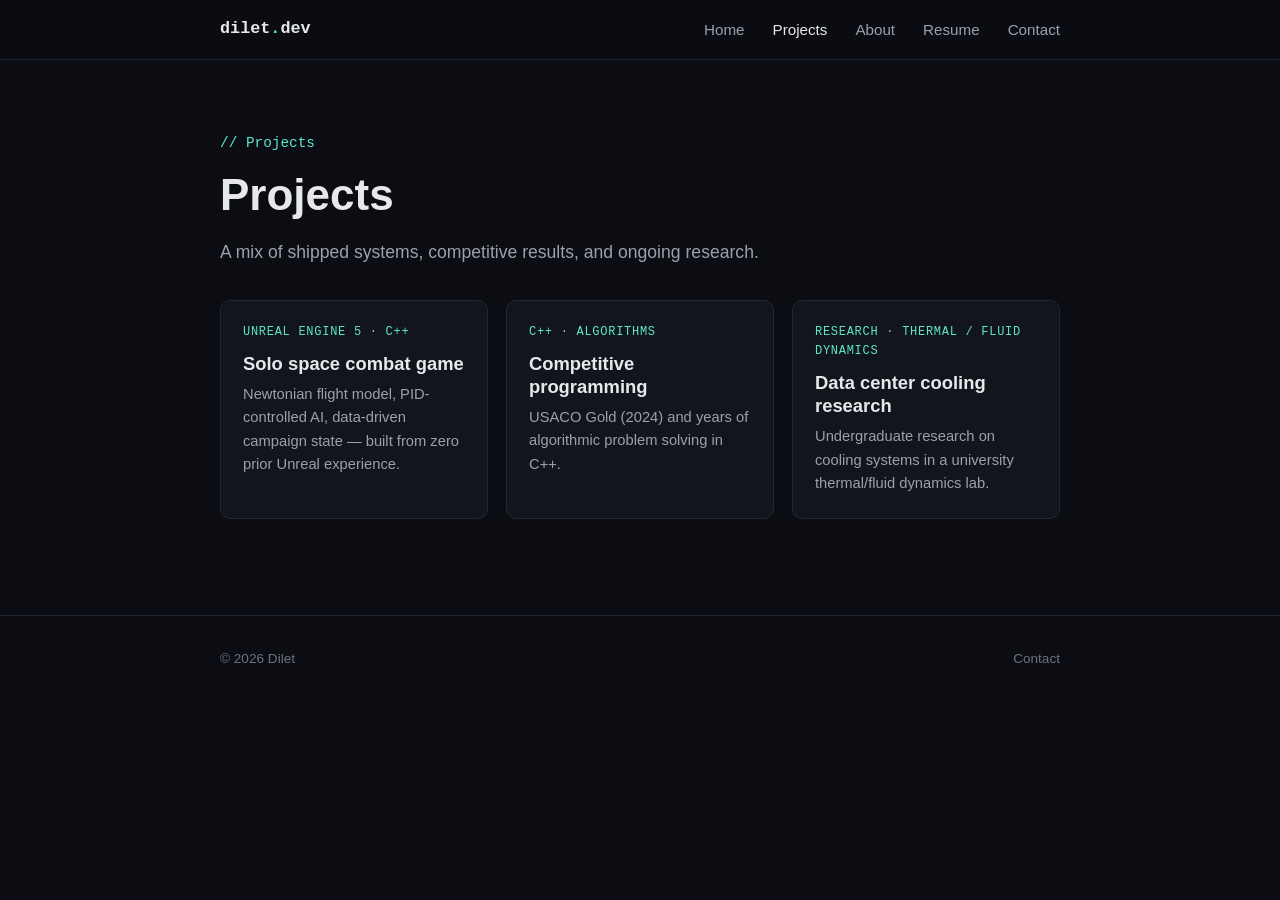
==== projects/index.html @ afdc528f "initial" ====
<!DOCTYPE html>
<html lang="en">
<head>
  <meta charset="UTF-8">
  <meta name="viewport" content="width=device-width, initial-scale=1.0">
  <title>Projects — Dilet</title>
  <meta name="description" content="Projects by Dilet — game development, competitive programming, and research.">
  <link rel="stylesheet" href="../css/style.css">
</head>
<body>

  <header class="site-header">
    <nav class="nav">
      <a class="nav-logo" href="../index.html">dilet<span class="dot">.</span>dev</a>
      <button class="nav-toggle" aria-label="Toggle navigation" aria-expanded="false">&#9776;</button>
      <ul class="nav-links">
        <li><a href="../index.html">Home</a></li>
        <li><a href="index.html" aria-current="page">Projects</a></li>
        <li><a href="../about.html">About</a></li>
        <li><a href="../resume.html">Resume</a></li>
        <li><a href="../contact.html">Contact</a></li>
      </ul>
    </nav>
  </header>

  <main>
    <section class="hero" style="padding-bottom: 8px;">
      <div class="wrap">
        <div class="hero-eyebrow">// Projects</div>
        <h1>Projects</h1>
        <p class="lede">A mix of shipped systems, competitive results, and ongoing research.</p>
      </div>
    </section>

    <section style="padding-top: 8px;">
      <div class="wrap">
        <div class="card-grid">

          <a class="card" href="space-game.html">
            <span class="tag">Unreal Engine 5 · C++</span>
            <h3>Solo space combat game</h3>
            <p>Newtonian flight model, PID-controlled AI, data-driven campaign state — built from
              zero prior Unreal experience.</p>
          </a>

          <a class="card" href="competitive-programming.html">
            <span class="tag">C++ · Algorithms</span>
            <h3>Competitive programming</h3>
            <p>USACO Gold (2024) and years of algorithmic problem solving in C++.</p>
          </a>

          <a class="card" href="research.html">
            <span class="tag">Research · Thermal / Fluid Dynamics</span>
            <h3>Data center cooling research</h3>
            <p>Undergraduate research on cooling systems in a university thermal/fluid dynamics
              lab.</p>
          </a>

        </div>
      </div>
    </section>
  </main>

  <footer class="site-footer">
    <div class="wrap">
      <span>&copy; <span id="year"></span> Dilet</span>
      <span><a href="../contact.html">Contact</a></span>
    </div>
  </footer>

  <script src="../js/main.js"></script>
  <script>document.getElementById("year").textContent = new Date().getFullYear();</script>
</body>
</html>
---- css/style.css ----
/* ==========================================================================
   Dilet — personal site styles
   Plain CSS, no build step. Organized top to bottom:
   1. Variables & reset
   2. Layout primitives
   3. Nav
   4. Hero / home
   5. Cards (projects)
   6. Project detail pages
   7. Resume / contact
   8. Footer
   9. Responsive
   ========================================================================== */

/* ---------- 1. Variables & reset ---------- */
:root {
  --bg: #0b0d12;
  --bg-elevated: #12151c;
  --bg-elevated-2: #1a1e28;
  --text: #e6e8ec;
  --text-dim: #9aa1ad;
  --text-faint: #6b7280;
  --accent: #5ee6c9;
  --accent-dim: #2f7a6c;
  --border: #232733;
  --radius: 10px;
  --max-width: 880px;
  --font-body: -apple-system, BlinkMacSystemFont, "Segoe UI", Roboto, Helvetica, Arial, sans-serif;
  --font-mono: "SFMono-Regular", Consolas, "Liberation Mono", Menlo, monospace;
}

* {
  box-sizing: border-box;
}

html {
  color-scheme: dark;
}

body {
  margin: 0;
  background: var(--bg);
  color: var(--text);
  font-family: var(--font-body);
  font-size: 16px;
  line-height: 1.6;
  -webkit-font-smoothing: antialiased;
}

img {
  max-width: 100%;
  display: block;
}

a {
  color: var(--accent);
  text-decoration: none;
}

a:hover {
  text-decoration: underline;
}

h1, h2, h3, h4 {
  line-height: 1.25;
  font-weight: 600;
  margin: 0 0 0.5em;
}

p {
  margin: 0 0 1em;
  color: var(--text-dim);
}

code, .mono {
  font-family: var(--font-mono);
}

/* ---------- 2. Layout primitives ---------- */
.wrap {
  max-width: var(--max-width);
  margin: 0 auto;
  padding: 0 20px;
}

section {
  padding: 56px 0;
}

.section-title {
  font-size: 0.85rem;
  text-transform: uppercase;
  letter-spacing: 0.08em;
  color: var(--text-faint);
  font-family: var(--font-mono);
  margin-bottom: 24px;
}

/* ---------- 3. Nav ---------- */
header.site-header {
  border-bottom: 1px solid var(--border);
  position: sticky;
  top: 0;
  background: rgba(11, 13, 18, 0.85);
  backdrop-filter: blur(8px);
  z-index: 10;
}

.nav {
  display: flex;
  align-items: center;
  justify-content: space-between;
  padding: 16px 20px;
  max-width: var(--max-width);
  margin: 0 auto;
}

.nav-logo {
  font-family: var(--font-mono);
  font-weight: 600;
  color: var(--text);
  font-size: 1.05rem;
}

.nav-logo:hover {
  text-decoration: none;
  color: var(--accent);
}

.nav-logo .dot {
  color: var(--accent);
}

.nav-links {
  display: flex;
  gap: 28px;
  list-style: none;
  margin: 0;
  padding: 0;
}

.nav-links a {
  color: var(--text-dim);
  font-size: 0.95rem;
}

.nav-links a:hover,
.nav-links a[aria-current="page"] {
  color: var(--text);
  text-decoration: none;
}

.nav-toggle {
  display: none;
  background: none;
  border: 1px solid var(--border);
  border-radius: 6px;
  color: var(--text);
  padding: 6px 10px;
  font-size: 1rem;
}

/* ---------- 4. Hero / home ---------- */
.hero {
  padding: 72px 0 48px;
}

.hero-eyebrow {
  font-family: var(--font-mono);
  color: var(--accent);
  font-size: 0.9rem;
  margin-bottom: 12px;
}

.hero h1 {
  font-size: clamp(2rem, 5vw, 2.75rem);
  margin-bottom: 16px;
}

.hero .lede {
  font-size: 1.1rem;
  max-width: 620px;
}

.cta-row {
  display: flex;
  gap: 12px;
  margin-top: 28px;
  flex-wrap: wrap;
}

.btn {
  display: inline-block;
  padding: 10px 18px;
  border-radius: 8px;
  font-size: 0.95rem;
  border: 1px solid var(--border);
  color: var(--text);
}

.btn:hover {
  text-decoration: none;
  border-color: var(--accent-dim);
}

.btn-primary {
  background: var(--accent);
  color: #06231d;
  border-color: var(--accent);
  font-weight: 600;
}

.btn-primary:hover {
  background: #7ceedb;
  border-color: #7ceedb;
}

/* ---------- 5. Cards (projects) ---------- */
.card-grid {
  display: grid;
  grid-template-columns: repeat(auto-fit, minmax(240px, 1fr));
  gap: 18px;
}

.card {
  background: var(--bg-elevated);
  border: 1px solid var(--border);
  border-radius: var(--radius);
  padding: 22px;
  display: block;
  color: var(--text);
}

.card:hover {
  text-decoration: none;
  border-color: var(--accent-dim);
  transform: translateY(-2px);
  transition: transform 0.15s ease, border-color 0.15s ease;
}

.card .tag {
  font-family: var(--font-mono);
  font-size: 0.75rem;
  color: var(--accent);
  text-transform: uppercase;
  letter-spacing: 0.06em;
  margin-bottom: 10px;
  display: block;
}

.card h3 {
  margin-bottom: 8px;
  font-size: 1.15rem;
}

.card p {
  font-size: 0.92rem;
  margin-bottom: 0;
}

/* ---------- 6. Project detail pages ---------- */
.project-header {
  padding: 56px 0 24px;
  border-bottom: 1px solid var(--border);
}

.project-header .tag {
  font-family: var(--font-mono);
  font-size: 0.8rem;
  color: var(--accent);
  text-transform: uppercase;
  letter-spacing: 0.06em;
}

.project-header h1 {
  margin-top: 12px;
}

.meta-row {
  display: flex;
  gap: 20px;
  flex-wrap: wrap;
  margin-top: 16px;
  font-size: 0.9rem;
  color: var(--text-faint);
  font-family: var(--font-mono);
}

.media-placeholder {
  background: var(--bg-elevated);
  border: 1px dashed var(--border);
  border-radius: var(--radius);
  padding: 48px 20px;
  text-align: center;
  color: var(--text-faint);
  font-size: 0.9rem;
  margin: 24px 0;
}

.project-body h2 {
  font-size: 1.3rem;
  margin-top: 40px;
}

.project-body ul {
  color: var(--text-dim);
  padding-left: 1.2em;
}

.project-body li {
  margin-bottom: 0.5em;
}

.back-link {
  display: inline-block;
  margin: 32px 0 0;
  font-size: 0.9rem;
  color: var(--text-faint);
}

/* ---------- 7. Resume / contact ---------- */
.resume-actions,
.contact-list {
  display: flex;
  flex-direction: column;
  gap: 14px;
  max-width: 420px;
}

.resume-actions .btn,
.contact-list a {
  text-align: center;
}

.contact-list {
  list-style: none;
  padding: 0;
}

.contact-list li a {
  display: flex;
  align-items: center;
  justify-content: space-between;
  padding: 14px 18px;
  border: 1px solid var(--border);
  border-radius: var(--radius);
  color: var(--text);
  background: var(--bg-elevated);
}

.contact-list li a:hover {
  text-decoration: none;
  border-color: var(--accent-dim);
}

.contact-list .label {
  font-family: var(--font-mono);
  font-size: 0.85rem;
  color: var(--text-faint);
}

.placeholder-note {
  font-size: 0.85rem;
  color: var(--text-faint);
  border-left: 2px solid var(--accent-dim);
  padding-left: 12px;
  margin: 20px 0;
}

/* ---------- 8. Footer ---------- */
footer.site-footer {
  border-top: 1px solid var(--border);
  padding: 32px 0;
  margin-top: 40px;
}

footer.site-footer .wrap {
  display: flex;
  justify-content: space-between;
  flex-wrap: wrap;
  gap: 12px;
  font-size: 0.85rem;
  color: var(--text-faint);
}

footer.site-footer a {
  color: var(--text-faint);
}

/* ---------- 9. Responsive ---------- */
@media (max-width: 640px) {
  .nav-links {
    position: absolute;
    top: 100%;
    left: 0;
    right: 0;
    background: var(--bg-elevated);
    border-bottom: 1px solid var(--border);
    flex-direction: column;
    gap: 0;
    display: none;
  }

  .nav-links.open {
    display: flex;
  }

  .nav-links li {
    border-top: 1px solid var(--border);
  }

  .nav-links a {
    display: block;
    padding: 14px 20px;
  }

  .nav-toggle {
    display: inline-block;
  }

  .hero {
    padding: 48px 0 32px;
  }
}
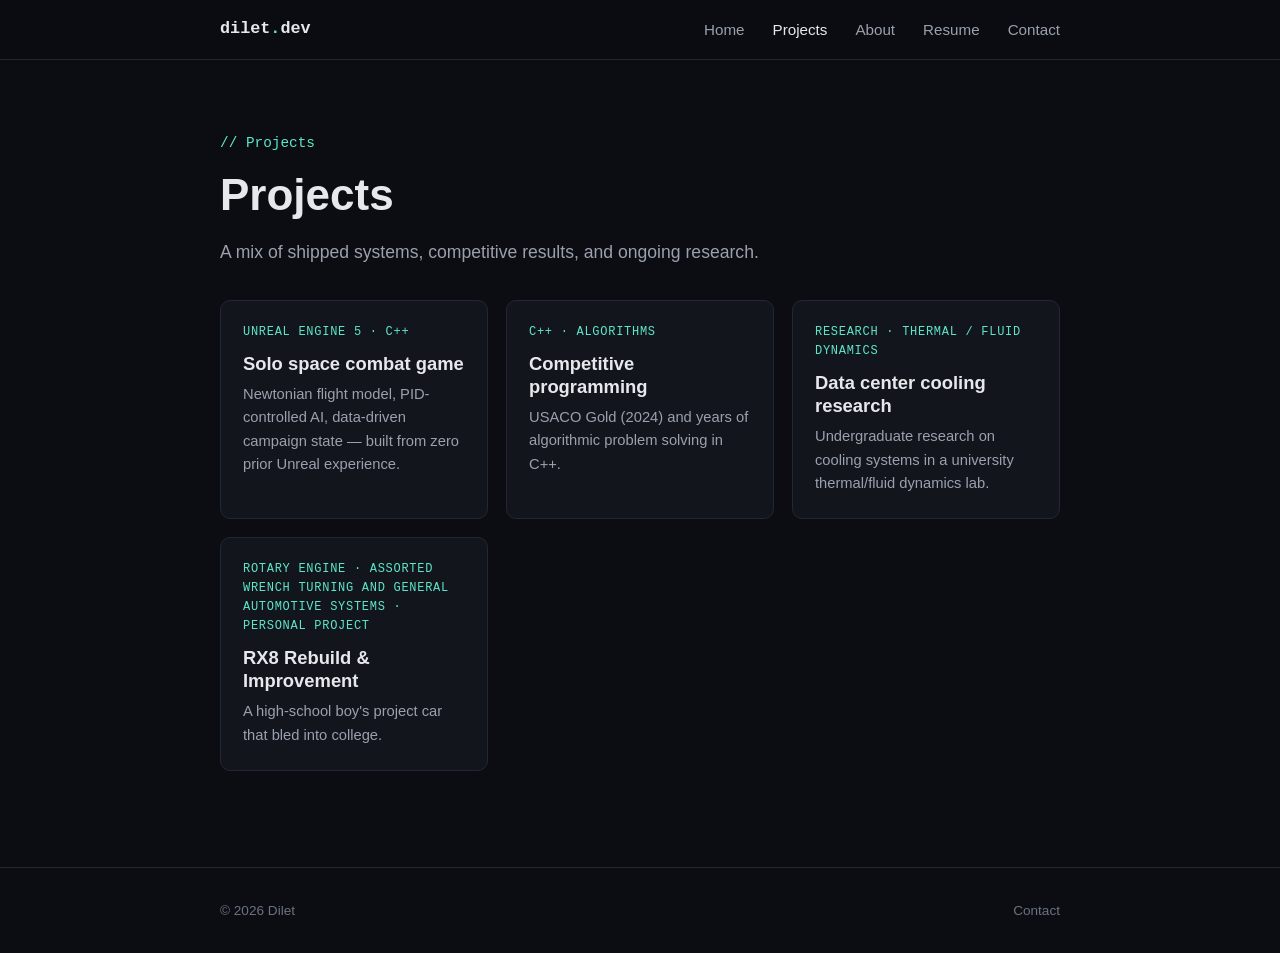
==== commit 4203ff76: "a whole lot of edits yes, yes, edits. Basically rewrote most things from what AI came up with." ====
--- a/projects/index.html
+++ b/projects/index.html
@@ -55,7 +55,11 @@
             <p>Undergraduate research on cooling systems in a university thermal/fluid dynamics
               lab.</p>
           </a>
-
+          <a class="card" href="projects/rx8.html">
+            <span class="tag">Rotary Engine · Assorted Wrench Turning and General Automotive Systems · Personal Project</span>
+            <h3>RX8 Rebuild & Improvement</h3>
+            <p>A high-school boy's project car that bled into college.</p>
+          </a>
         </div>
       </div>
     </section>
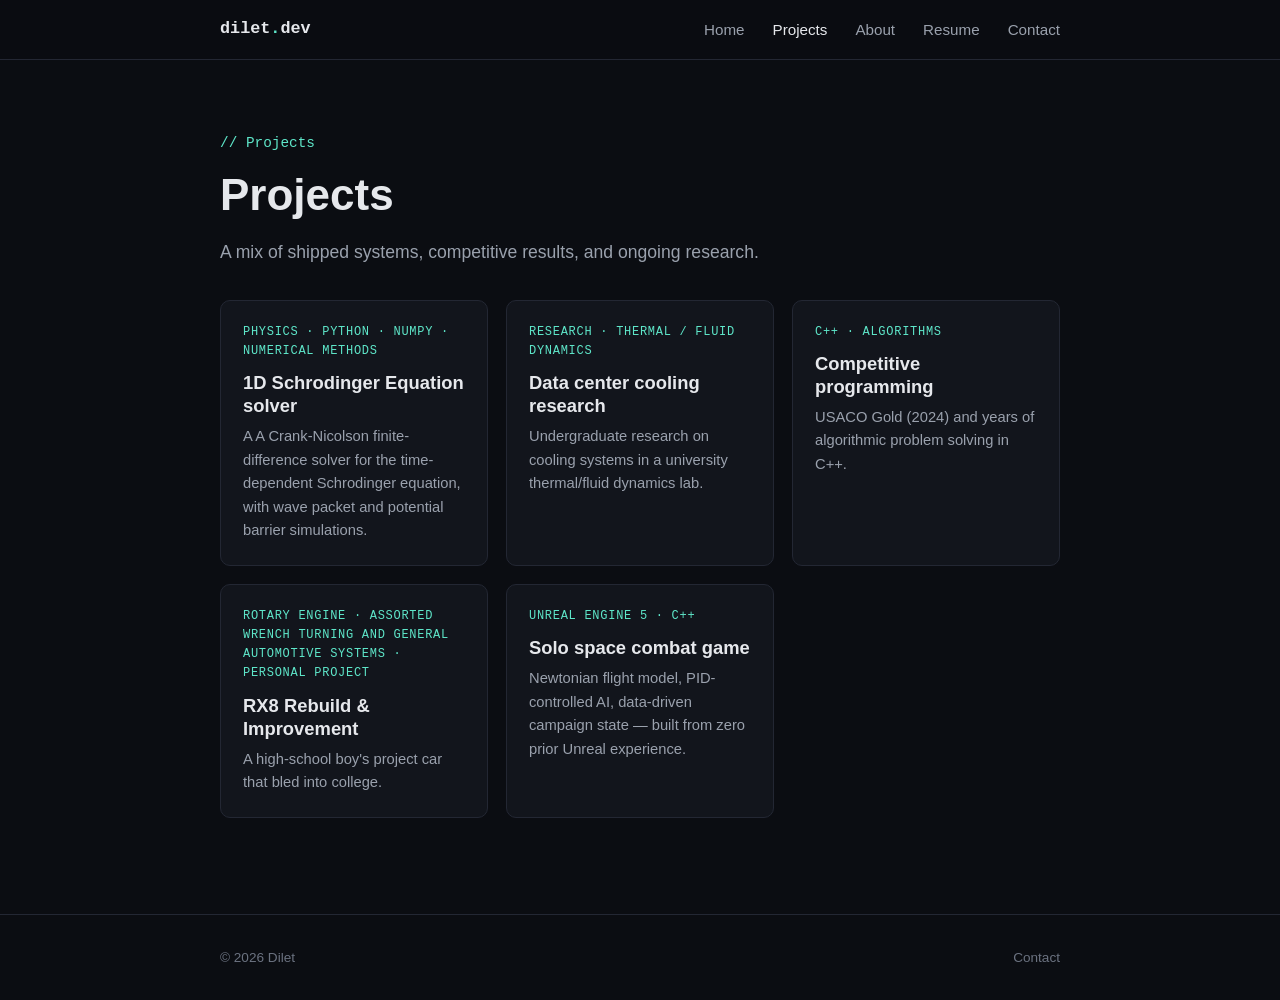
==== commit 95ef52c6: "Added SchrodingerSolver, modified some other pages, shuffled card orders" ====
--- a/projects/index.html
+++ b/projects/index.html
@@ -36,11 +36,17 @@
       <div class="wrap">
         <div class="card-grid">
 
-          <a class="card" href="space-game.html">
-            <span class="tag">Unreal Engine 5 · C++</span>
-            <h3>Solo space combat game</h3>
-            <p>Newtonian flight model, PID-controlled AI, data-driven campaign state — built from
-              zero prior Unreal experience.</p>
+          <a class="card" href="schrodinger-solver.html">
+            <span class="tag">Physics · Python · Numpy · Numerical Methods</span>
+            <h3>1D Schrodinger Equation solver</h3>
+            <p>A A Crank-Nicolson finite-difference solver for the time-dependent Schrodinger equation, with wave packet and potential barrier simulations.</p>
+          </a>
+
+          <a class="card" href="research.html">
+            <span class="tag">Research · Thermal / Fluid Dynamics</span>
+            <h3>Data center cooling research</h3>
+            <p>Undergraduate research on cooling systems in a university thermal/fluid dynamics
+              lab.</p>
           </a>
 
           <a class="card" href="competitive-programming.html">
@@ -49,17 +55,19 @@
             <p>USACO Gold (2024) and years of algorithmic problem solving in C++.</p>
           </a>
 
-          <a class="card" href="research.html">
-            <span class="tag">Research · Thermal / Fluid Dynamics</span>
-            <h3>Data center cooling research</h3>
-            <p>Undergraduate research on cooling systems in a university thermal/fluid dynamics
-              lab.</p>
-          </a>
-          <a class="card" href="projects/rx8.html">
+          <a class="card" href="rx8.html">
             <span class="tag">Rotary Engine · Assorted Wrench Turning and General Automotive Systems · Personal Project</span>
             <h3>RX8 Rebuild & Improvement</h3>
             <p>A high-school boy's project car that bled into college.</p>
           </a>
+          
+          <a class="card" href="space-game.html">
+            <span class="tag">Unreal Engine 5 · C++</span>
+            <h3>Solo space combat game</h3>
+            <p>Newtonian flight model, PID-controlled AI, data-driven campaign state — built from
+              zero prior Unreal experience.</p>
+          </a>
+          
         </div>
       </div>
     </section>
